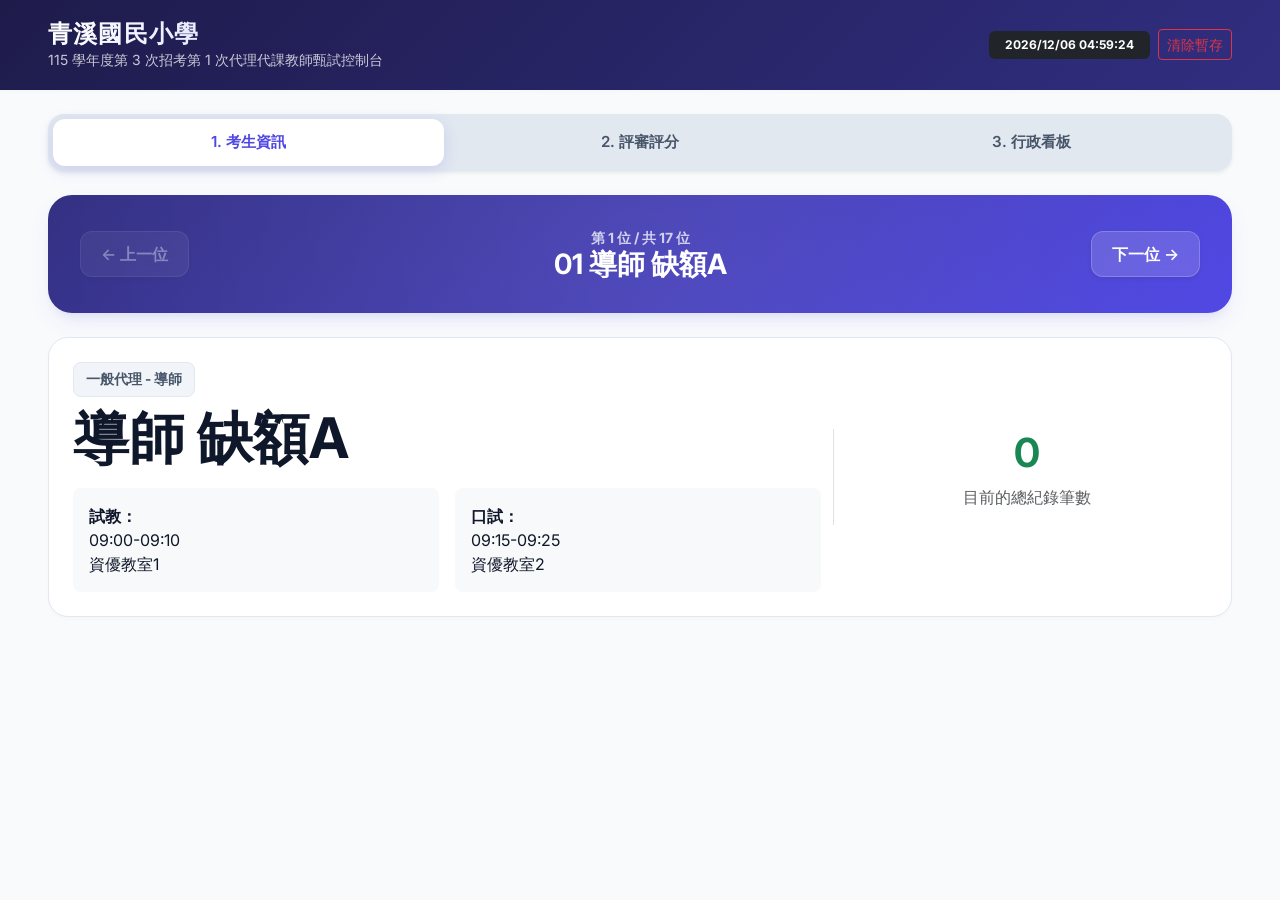
==== index.html @ f8f42684 "Add files via upload" ====
<!doctype html>
<html lang="zh-Hant">
  <head>
    <meta charset="utf-8" />
    <meta name="viewport" content="width=device-width, initial-scale=1" />
    <title>青溪國小 115 學年度第 3 次招考第 1 次代理代課教師甄試控制台</title>
    <!-- 引入專業字體與 Bootstrap -->
    <link href="https://fonts.googleapis.com/css2?family=Inter:wght@400;600;800&display=swap" rel="stylesheet">
    <link href="https://cdn.jsdelivr.net/npm/bootstrap@5.3.3/dist/css/bootstrap.min.css" rel="stylesheet" />
    <link rel="stylesheet" href="today.css" />
  </head>
  <body>
    <header class="topbar">
      <div class="container-fluid px-3 px-lg-5">
        <div class="d-flex flex-column flex-lg-row justify-content-between align-items-center gap-2">
          <div>
            <h1 class="h4 fw-bold mb-0">青溪國民小學</h1>
            <p class="mb-0 small opacity-75">115 學年度第 3 次招考第 1 次代理代課教師甄試控制台</p>
          </div>
          <div class="d-flex flex-wrap gap-2 align-items-center">
            <span id="liveClock" class="badge bg-dark px-3 py-2">載入時間中...</span>
            <button id="resetThreeViews" class="btn btn-outline-danger btn-sm" type="button">清除暫存</button>
          </div>
        </div>
      </div>
    </header>

    <main class="container-fluid px-3 px-lg-5 py-4">
      <!-- 模式切換器 -->
      <section class="mode-bar mb-4 shadow-sm">
        <button class="btn view-button active" data-view="candidate" type="button">1. 考生資訊</button>
        <button class="btn view-button" data-view="judge" type="button">2. 評審評分</button>
        <button class="btn view-button" data-view="admin" type="button">3. 行政看板</button>
      </section>

      <!-- 考生快速導航 -->
      <section class="candidate-nav mb-4">
        <button id="prevCandidate" class="btn btn-light shadow-sm" type="button">← 上一位</button>
        <div class="candidate-meter text-center">
          <div id="candidateCounter" class="small opacity-75 fw-bold text-uppercase">LOADING...</div>
          <div id="candidateNameBar" class="h3 fw-bold mb-0">載入中</div>
        </div>
        <button id="nextCandidate" class="btn btn-light shadow-sm" type="button">下一位 →</button>
      </section>

      <!-- 面板區 -->
      <section id="candidateView" class="view-panel active"></section>
      
      <section id="judgeView" class="view-panel">
        <div class="surface p-4 mb-4">
          <div class="row g-3 align-items-end">
            <div class="col-12 col-lg-4">
              <label class="form-label fw-bold text-primary" for="judgeSelect">● 評審委員身分驗證</label>
              <select id="judgeSelect" class="form-select form-select-lg border-primary-subtle"></select>
            </div>
            <div class="col">
              <p class="mb-0 text-muted small">※ 請先選擇委員姓名並輸入密碼後，方可開始評分。</p>
            </div>
          </div>
        </div>
        <div id="judgeStage"></div>
      </section>

      <section id="adminView" class="view-panel">
        <div class="sync-panel bg-dark text-white p-3 rounded-4 mb-4 shadow d-flex justify-content-between align-items-center">
          <div>
            <div class="small opacity-75">雲端同步狀態</div>
            <div id="syncStatus" class="fw-bold">正在讀取最新紀錄...</div>
          </div>
          <button id="forceSyncBtn" class="btn btn-outline-light btn-sm fw-bold">手動更新看板</button>
        </div>
        <div id="adminStage"></div>
      </section>
      
      <!-- 列印專用 A4 橫式排程簽名表區塊 -->
      <section id="printArea" class="d-none d-print-block"></section>
    </main>

    <script src="https://cdn.jsdelivr.net/npm/bootstrap@5.3.3/dist/js/bootstrap.bundle.min.js"></script>
    <script src="today.js?v=20.0"></script>
  </body>
</html>
---- today.css ----
:root {
  --page-bg: #f8fafc;
  --ink: #0f172a;
  --muted: #475569;
  --brand: #4f46e5;
  --brand-light: #818cf8;
  --brand-deep: #312e81;
  --success: #059669;
  --success-bg: #d1fae5;
  --danger: #dc2626;
  --danger-bg: #fee2e2;
  --warning: #d97706;
  --warning-bg: #fef3c7;
  --line: #e2e8f0;
  --glass-bg: rgba(255, 255, 255, 0.85);
  --shadow-sm: 0 2px 4px rgba(0, 0, 0, 0.02);
  --shadow-md: 0 10px 25px -5px rgba(79, 70, 229, 0.1), 0 8px 10px -6px rgba(79, 70, 229, 0.1);
  --shadow-lg: 0 20px 40px -15px rgba(0, 0, 0, 0.1);
}

body {
  background: var(--page-bg);
  color: var(--ink);
  font-family: 'Inter', system-ui, -apple-system, 'Microsoft JhengHei', sans-serif;
  min-height: 100vh;
}

/* Header/Topbar styling */
.topbar {
  background: linear-gradient(135deg, #1e1b4b, #312e81);
  color: white;
  padding: 1.25rem 0;
  box-shadow: var(--shadow-sm);
}
.topbar h1 {
  font-size: 1.5rem;
  letter-spacing: 0.05em;
  font-weight: 800;
  background: linear-gradient(to right, #ffffff, #c7d2fe);
  -webkit-background-clip: text;
  -webkit-text-fill-color: transparent;
}

/* 模式切換按鈕美化 */
.mode-bar {
  background: #e2e8f0;
  padding: 5px;
  border-radius: 16px;
  display: flex;
  box-shadow: inset 0 2px 4px rgba(0,0,0,0.05);
}
.mode-bar .btn {
  flex: 1;
  border: none;
  border-radius: 12px;
  padding: 12px 16px;
  font-weight: 600;
  font-size: 0.95rem;
  color: var(--muted);
  background: transparent;
  transition: all 0.25s cubic-bezier(0.4, 0, 0.2, 1);
}
.mode-bar .btn:hover {
  color: var(--brand);
}
.mode-bar .btn.active {
  background: white !important;
  color: var(--brand) !important;
  box-shadow: 0 4px 15px rgba(79, 70, 229, 0.15);
}

/* 考生導航塊 */
.candidate-nav {
  background: linear-gradient(135deg, var(--brand-deep), var(--brand));
  color: white;
  border-radius: 24px;
  padding: 2rem;
  display: flex;
  align-items: center;
  justify-content: space-between;
  box-shadow: var(--shadow-md);
  position: relative;
  overflow: hidden;
}
.candidate-nav::before {
  content: '';
  position: absolute;
  top: -50%;
  left: -50%;
  width: 200%;
  height: 200%;
  background: radial-gradient(circle, rgba(255,255,255,0.08) 0%, transparent 60%);
  pointer-events: none;
}
.candidate-nav .btn {
  background: rgba(255, 255, 255, 0.15);
  border: 1px solid rgba(255, 255, 255, 0.2);
  color: white;
  border-radius: 12px;
  padding: 10px 20px;
  font-weight: 600;
  backdrop-filter: blur(8px);
  transition: all 0.2s ease;
}
.candidate-nav .btn:hover:not(:disabled) {
  background: rgba(255, 255, 255, 0.25);
  transform: translateY(-2px);
}
.candidate-nav .btn:disabled {
  opacity: 0.4;
  cursor: not-allowed;
}
.candidate-meter {
  flex: 1;
}

/* 評分卡片 */
.surface, .score-panel, .admin-panel {
  background: white;
  border-radius: 20px;
  border: 1px solid var(--line);
  padding: 1.75rem;
  box-shadow: var(--shadow-sm);
  transition: box-shadow 0.3s ease;
}
.surface:hover {
  box-shadow: 0 10px 30px rgba(0,0,0,0.02);
}

/* 分數輸入列 */
.score-input-row {
  display: flex;
  justify-content: space-between;
  align-items: center;
  padding: 1.25rem 1.5rem;
  background: #f8fafc;
  border-radius: 16px;
  border: 1px solid var(--line);
  margin-bottom: 1rem;
  transition: all 0.2s ease;
}
.score-input-row:focus-within {
  background: white;
  border-color: var(--brand-light);
  box-shadow: 0 0 0 4px rgba(99, 102, 241, 0.15);
}

.item-score {
  width: 120px;
  height: 54px;
  font-size: 1.8rem !important;
  font-weight: 800;
  text-align: center;
  border: 2px solid var(--line);
  border-radius: 12px;
  color: var(--brand-deep);
  transition: all 0.2s ease;
}
.item-score:focus {
  border-color: var(--brand);
  outline: none;
  box-shadow: 0 0 0 2px rgba(99, 102, 241, 0.15);
}
.item-score.is-invalid {
  border-color: var(--danger) !important;
  background-color: var(--danger-bg) !important;
  color: var(--danger) !important;
}

.view-panel { display: none; }
.view-panel.active { display: block; animation: fadeIn 0.35s cubic-bezier(0.16, 1, 0.3, 1); }

@keyframes fadeIn {
  from { opacity: 0; transform: translateY(12px); }
  to { opacity: 1; transform: translateY(0); }
}

/* 行政進度監控表 */
.admin-table {
  width: 100%;
  border-collapse: separate;
  border-spacing: 0;
  margin-top: 1rem;
}
.admin-table th {
  background: #f1f5f9;
  font-weight: 700;
  color: #334155;
  padding: 1rem;
  border-bottom: 2px solid var(--line);
  text-align: center;
}
.admin-table td {
  padding: 1rem;
  border-bottom: 1px solid var(--line);
  vertical-align: middle;
  text-align: center;
}
.admin-table tr:hover td {
  background: #f8fafc;
}

/* 狀態徽章 */
.track-badge {
  display: inline-block;
  padding: 6px 12px;
  border-radius: 8px;
  font-size: 0.85rem;
  font-weight: 700;
  background-color: #f1f5f9;
  color: #475569;
  border: 1px solid var(--line);
}

.status-badge {
  display: inline-flex;
  align-items: center;
  gap: 6px;
  padding: 6px 12px;
  border-radius: 30px;
  font-size: 0.85rem;
  font-weight: 600;
}
.status-badge.completed {
  background-color: var(--success-bg);
  color: var(--success);
}
.status-badge.pending {
  background-color: #f1f5f9;
  color: #64748b;
}

.judge-tag {
  display: inline-block;
  padding: 4px 10px;
  border-radius: 8px;
  font-size: 0.8rem;
  font-weight: 600;
  margin: 2px;
}
.judge-tag.done {
  background-color: var(--success-bg);
  color: var(--success);
  border: 1px solid rgba(5, 150, 105, 0.2);
}
.judge-tag.waiting {
  background-color: #f1f5f9;
  color: #64748b;
  border: 1px solid var(--line);
}

/* 列印專用樣式 */
@media print {
  @page {
    size: landscape;
    margin: 1cm;
  }
  
  body {
    background: white !important;
    color: black !important;
    font-size: 10pt;
    padding: 0 !important;
    margin: 0 !important;
  }
  
  /* 隱藏畫面上所有非列印物件 */
  .topbar, .mode-bar, .candidate-nav, main > .view-panel, button, .sync-panel {
    display: none !important;
  }
  
  /* 顯示列印區域 */
  #printArea {
    display: block !important;
  }
  
  .print-title {
    text-align: center;
    font-size: 18pt;
    font-weight: 800;
    margin-bottom: 2px;
    color: #000;
  }
  
  .print-subtitle {
    text-align: center;
    font-size: 11pt;
    margin-bottom: 15px;
    color: #333;
  }
  
  .print-table {
    width: 100%;
    border-collapse: collapse;
    margin-bottom: 15px;
  }
  
  .print-table th, .print-table td {
    border: 1px solid #000 !important;
    padding: 6px 4px;
    text-align: center;
    font-size: 9pt;
  }
  
  .print-table th {
    background-color: #f2f2f2 !important;
    -webkit-print-color-adjust: exact;
    print-color-adjust: exact;
    font-weight: 700;
  }
  
  .signature-box {
    height: 35px;
    width: 120px;
  }
  
  .print-footer {
    margin-top: 20px;
    display: flex;
    justify-content: space-between;
    font-size: 10pt;
    padding: 0 10px;
  }
}
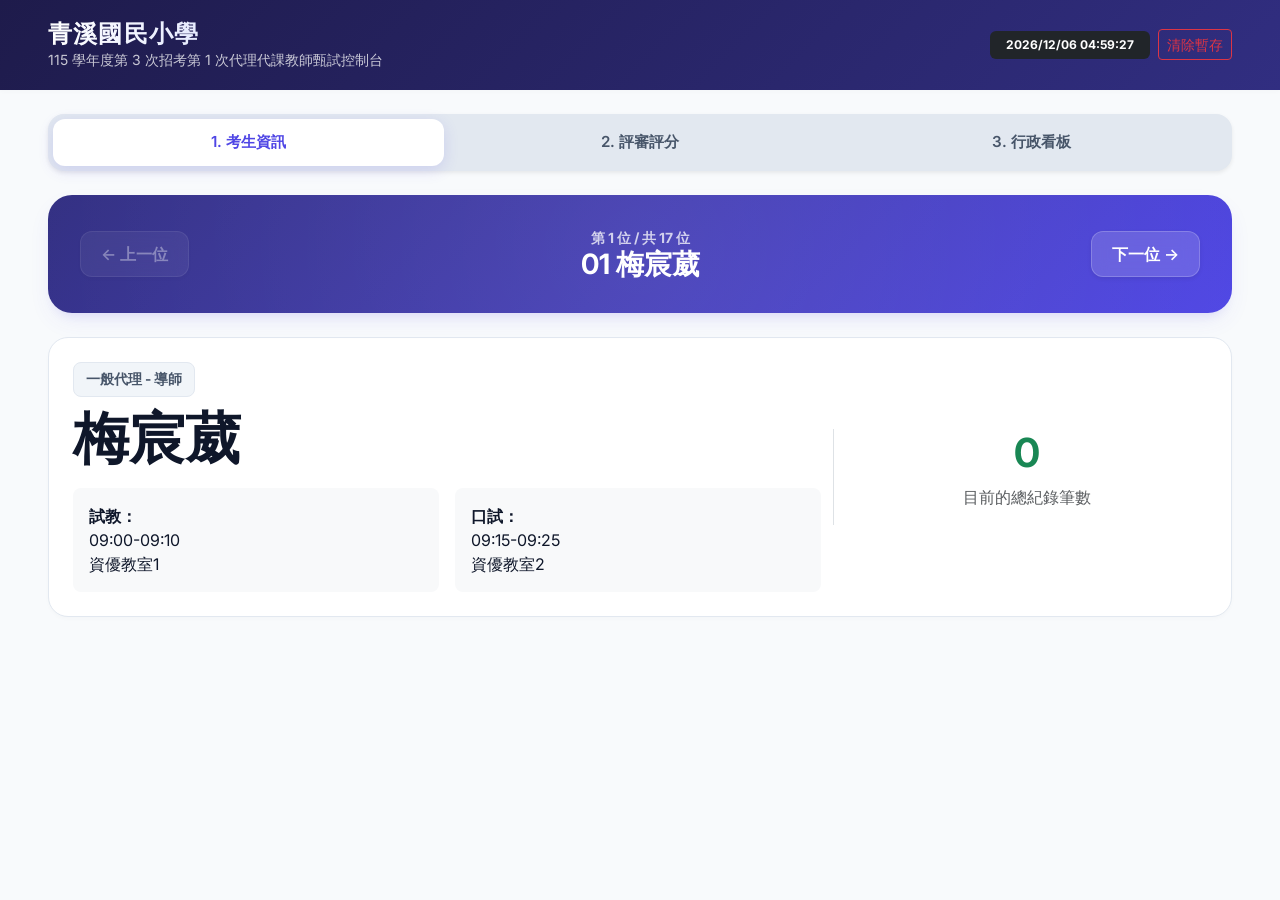
==== commit 8c890744: "Add files via upload" ====
--- a/index.html
+++ b/index.html
@@ -77,6 +77,6 @@
     </main>
 
     <script src="https://cdn.jsdelivr.net/npm/bootstrap@5.3.3/dist/js/bootstrap.bundle.min.js"></script>
-    <script src="today.js?v=20.0"></script>
+    <script src="today.js?v=21.0"></script>
   </body>
 </html>
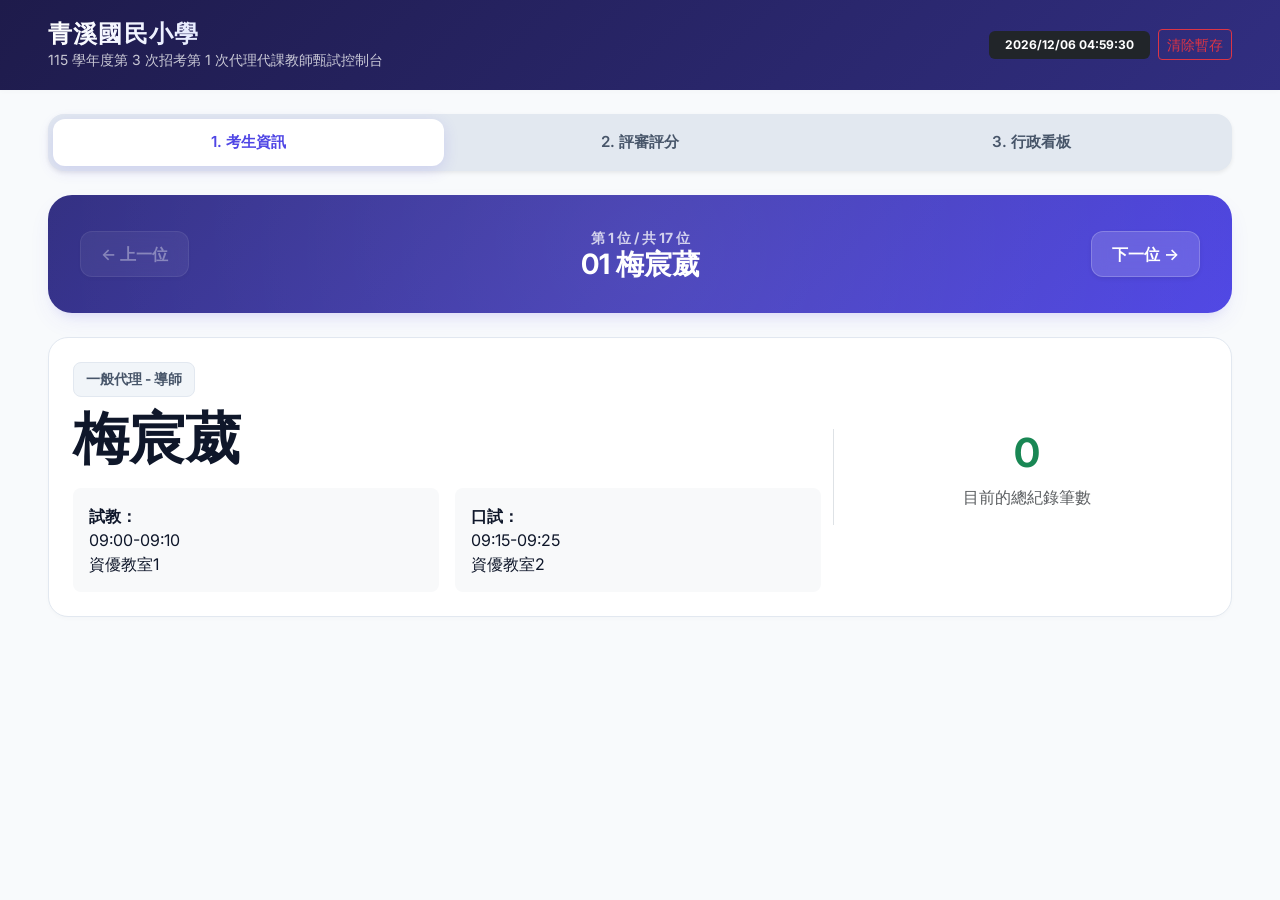
==== commit 390ec835: "Add files via upload" ====
--- a/index.html
+++ b/index.html
@@ -77,6 +77,6 @@
     </main>
 
     <script src="https://cdn.jsdelivr.net/npm/bootstrap@5.3.3/dist/js/bootstrap.bundle.min.js"></script>
-    <script src="today.js?v=21.0"></script>
+    <script src="today.js?v=22.0"></script>
   </body>
 </html>
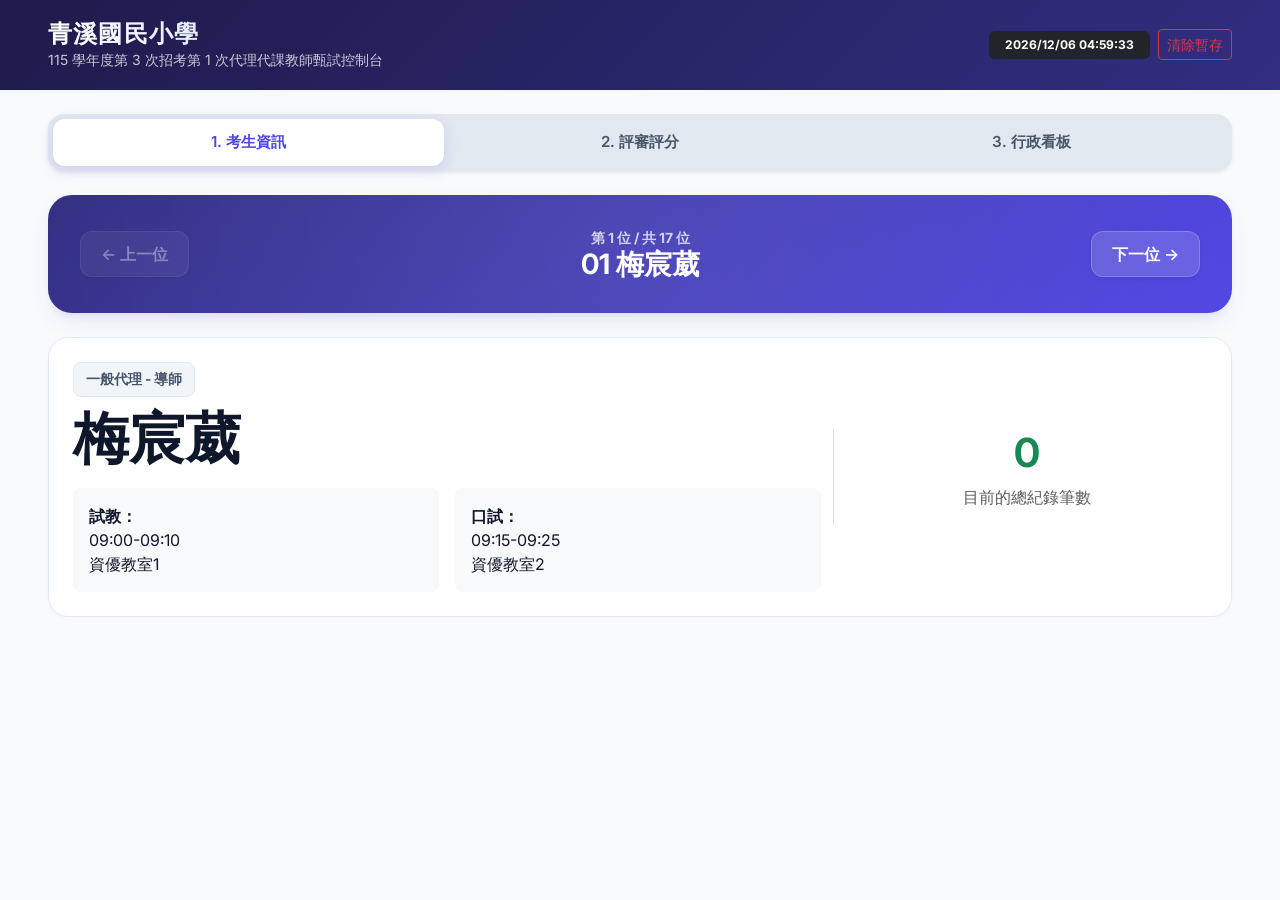
==== commit 058aaf44: "Add files via upload" ====
--- a/index.html
+++ b/index.html
@@ -77,6 +77,6 @@
     </main>
 
     <script src="https://cdn.jsdelivr.net/npm/bootstrap@5.3.3/dist/js/bootstrap.bundle.min.js"></script>
-    <script src="today.js?v=22.0"></script>
+    <script src="today.js?v=23.0"></script>
   </body>
 </html>
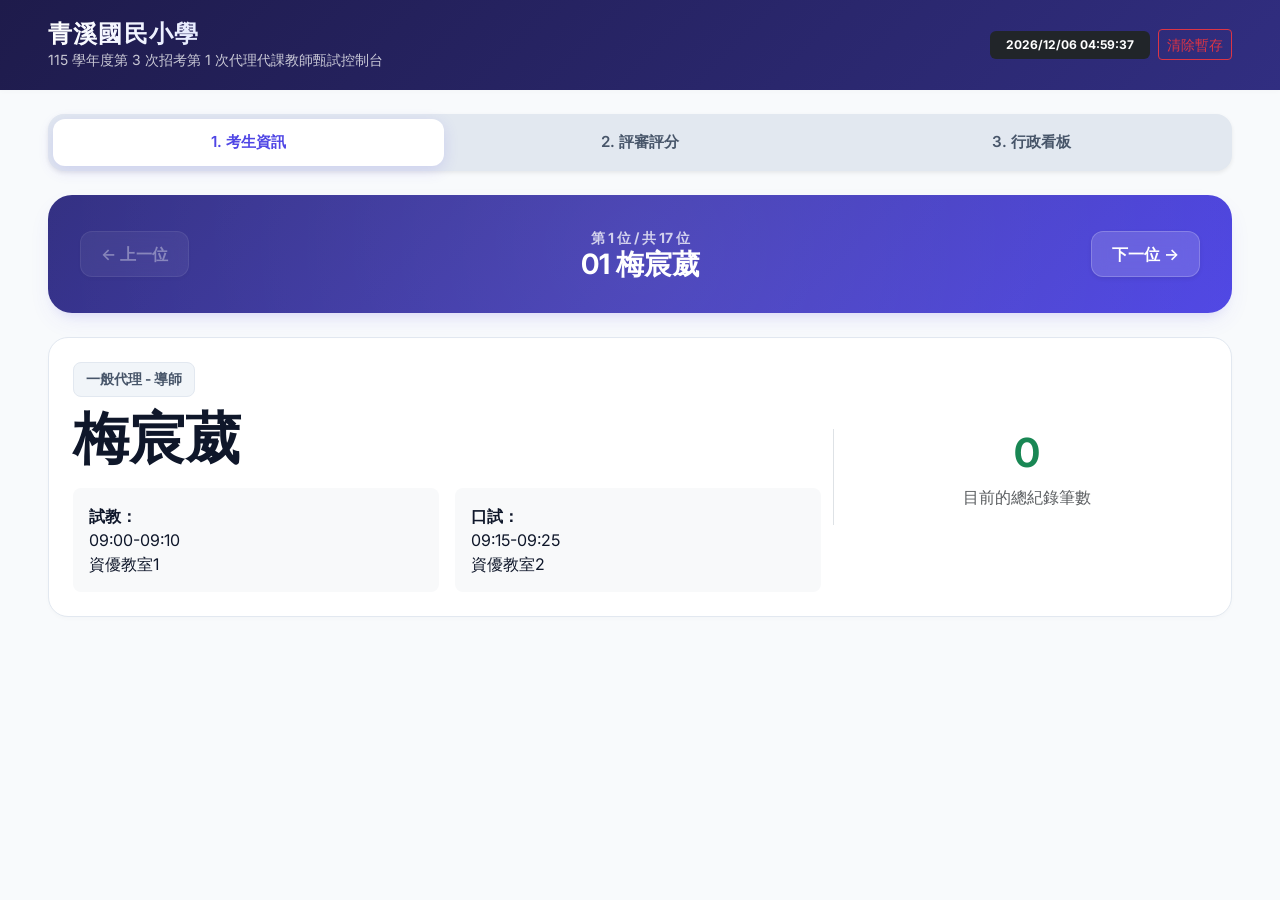
==== commit af9984a3: "Add files via upload" ====
--- a/index.html
+++ b/index.html
@@ -77,6 +77,6 @@
     </main>
 
     <script src="https://cdn.jsdelivr.net/npm/bootstrap@5.3.3/dist/js/bootstrap.bundle.min.js"></script>
-    <script src="today.js?v=23.0"></script>
+    <script src="today.js?v=24.0"></script>
   </body>
 </html>
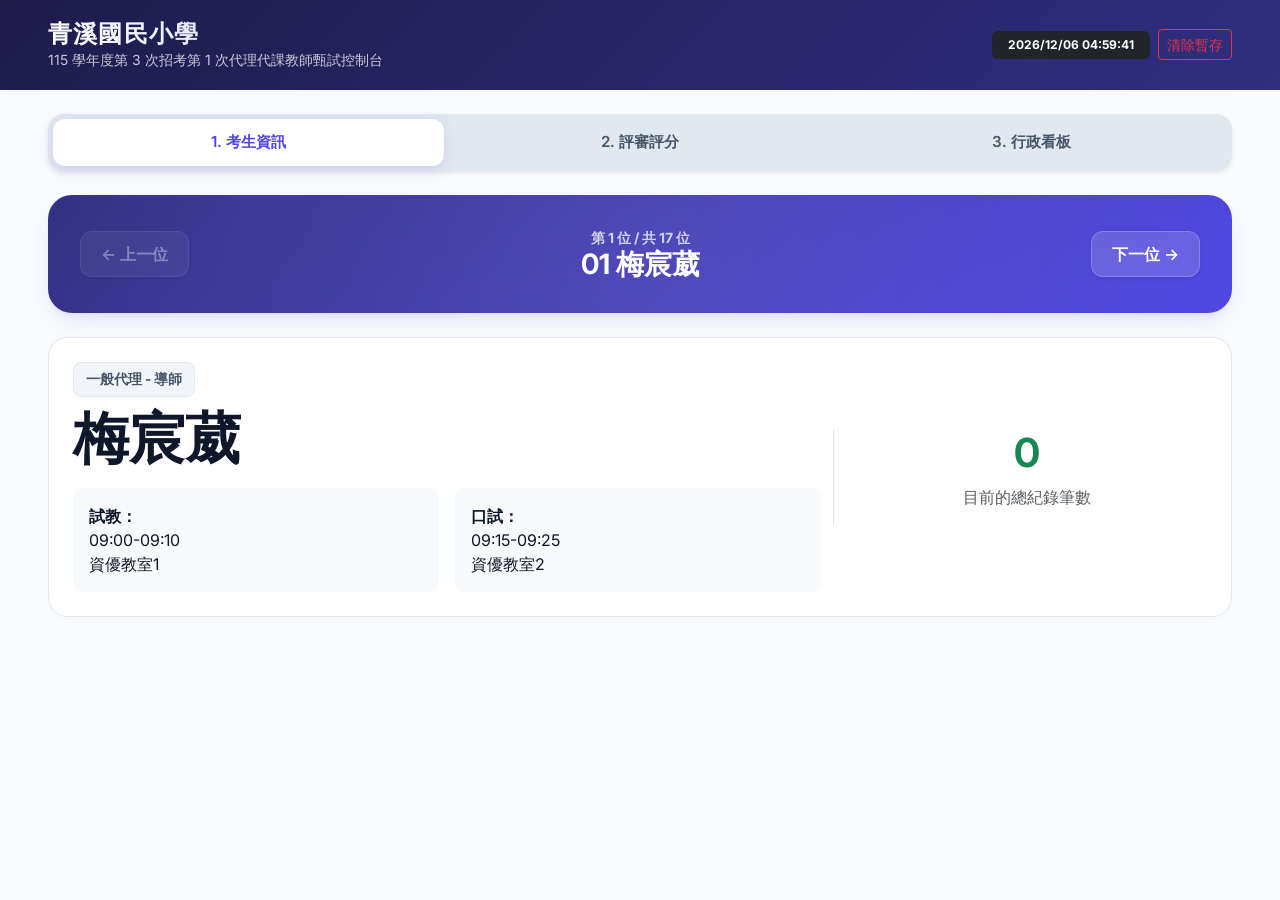
==== commit 1d20e129: "Add files via upload" ====
--- a/index.html
+++ b/index.html
@@ -77,6 +77,6 @@
     </main>
 
     <script src="https://cdn.jsdelivr.net/npm/bootstrap@5.3.3/dist/js/bootstrap.bundle.min.js"></script>
-    <script src="today.js?v=24.0"></script>
+    <script src="today.js?v=25.0"></script>
   </body>
 </html>
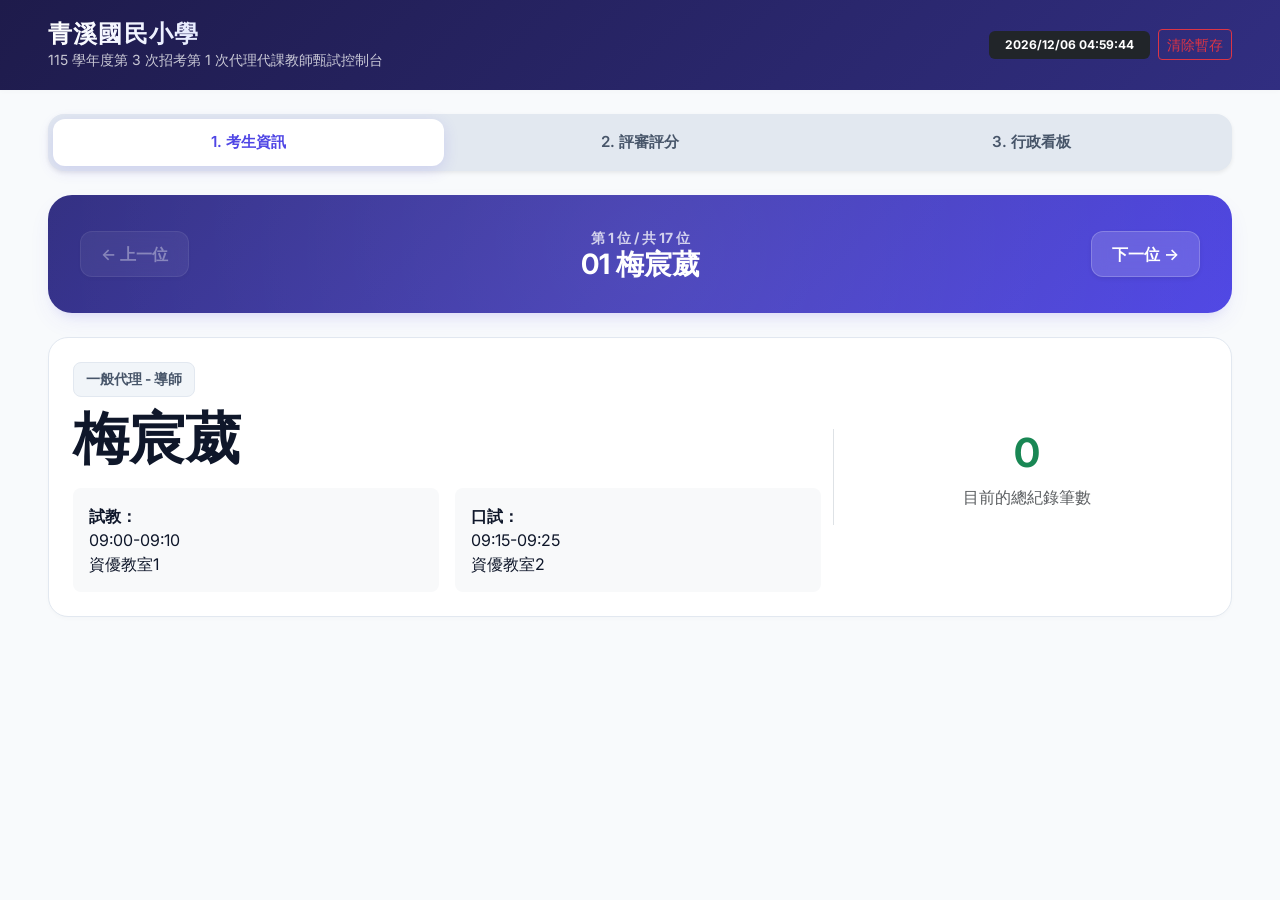
==== commit 8d1f5aa5: "Add files via upload" ====
--- a/index.html
+++ b/index.html
@@ -77,6 +77,6 @@
     </main>
 
     <script src="https://cdn.jsdelivr.net/npm/bootstrap@5.3.3/dist/js/bootstrap.bundle.min.js"></script>
-    <script src="today.js?v=25.0"></script>
+    <script src="today.js?v=26.0"></script>
   </body>
 </html>
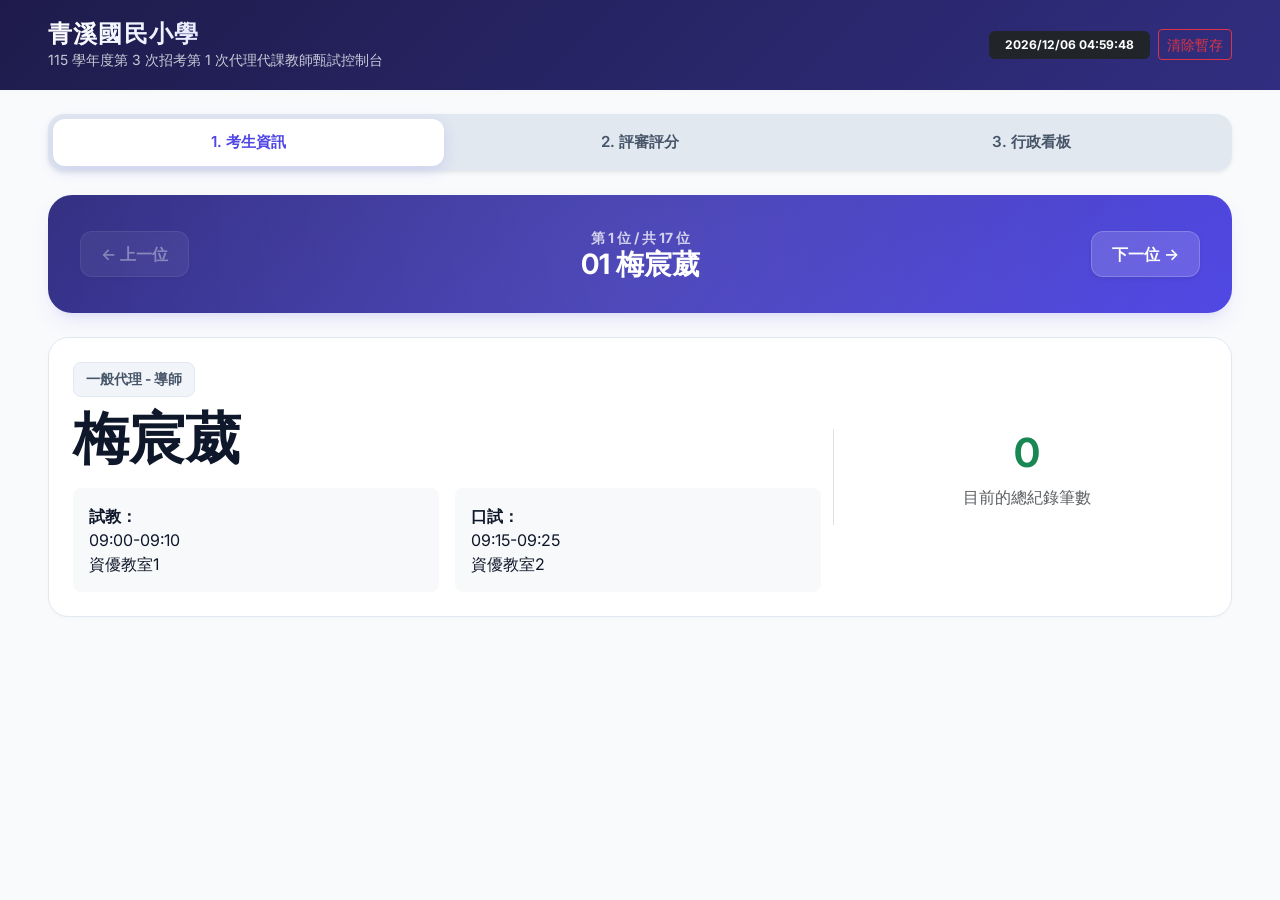
==== commit 6b3c9e76: "Add files via upload" ====
--- a/index.html
+++ b/index.html
@@ -77,6 +77,6 @@
     </main>
 
     <script src="https://cdn.jsdelivr.net/npm/bootstrap@5.3.3/dist/js/bootstrap.bundle.min.js"></script>
-    <script src="today.js?v=26.0"></script>
+    <script src="today.js?v=27.0"></script>
   </body>
 </html>
